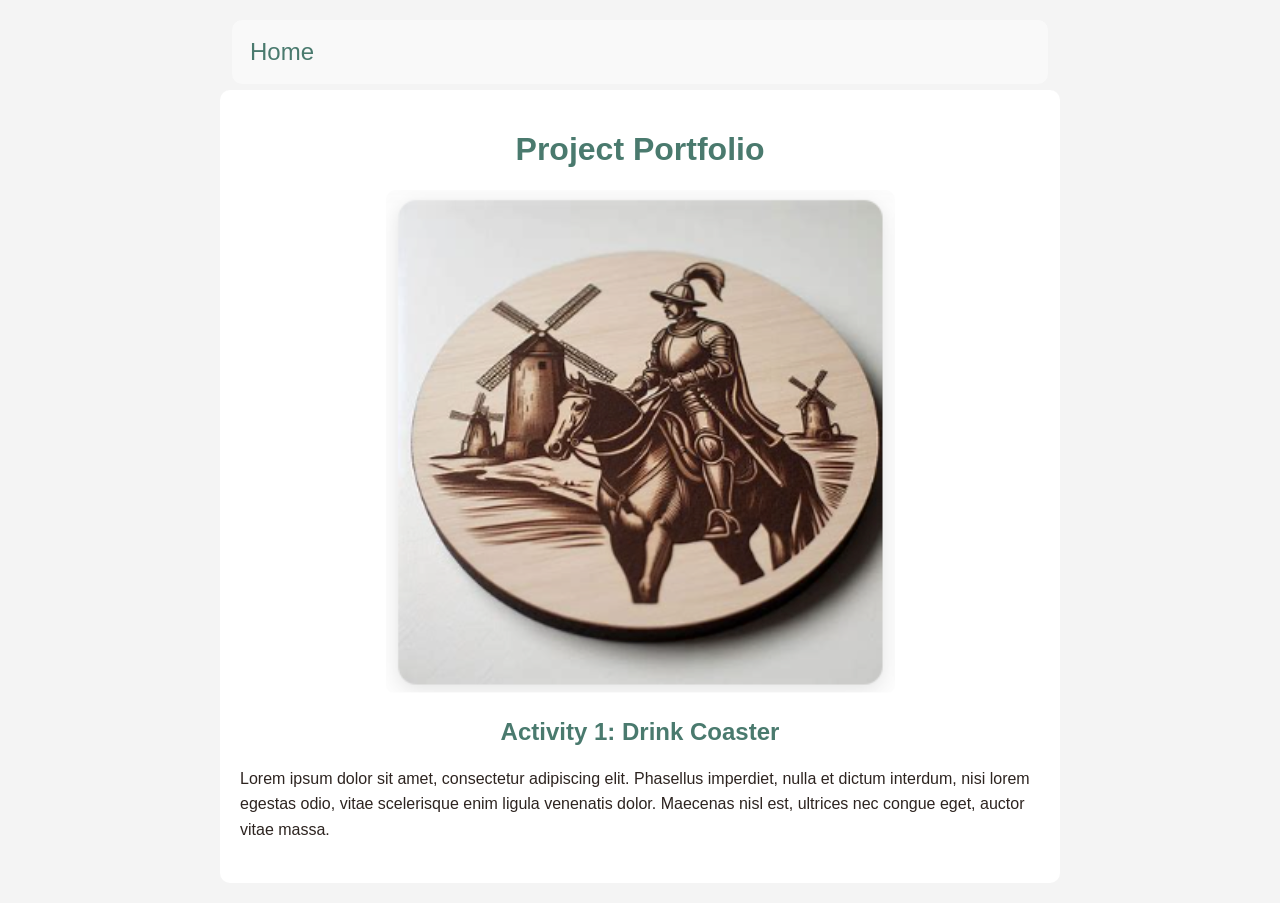
==== activity01.html @ 2fd079b7 "Initial commit" ====
<!DOCTYPE html>
<html lang="en">
<head>
    <title>Activity 1: Drink Coaster</title>
    <link rel="stylesheet" href="./project.css">
</head>
<body>

    <!-- Header and Navigation Section -->
    <header class="header">
        <nav class="navbar">
            <a href="./index.html" class="active">Home</a>
        </nav>
    </header>

    <!-- Project Information -->
    <div class="proj-container">

        <h1 class='proj-header'>Project Portfolio</h1>

        <div class="proj-img-container">
            <img src="./images/activity01.png">
        </div>

        <h2 class='proj-header'>Activity 1: Drink Coaster</h2>

        <div class="proj-desc">
            <p>Lorem ipsum dolor sit amet, consectetur adipiscing elit. Phasellus imperdiet, nulla et dictum interdum, nisi lorem egestas odio, vitae scelerisque enim ligula venenatis dolor. Maecenas nisl est, ultrices nec congue eget, auctor vitae massa.</p>
        </div>

    </div>
    <!-- End Project Information -->

</body>
</html>
---- project.css ----
@import url("./theme.css");

body {
    background-color: var(--color-bg-page);
    font-family: var(--font-body);
    margin: 20px;
}

/* **************************** */
/* Style for the header section */
/* **************************** */

.header {
    position: fixed;
    top: 20px;
    left: 50%;
    transform: translateX(-50%);
    width: 75%;
    max-width: var(--container-max);
    background: rgba(250, 250, 250, 0.9);
    z-index: 1000;
    display: flex;
    justify-content: space-between;
    align-items: center;
    padding: 8px;
    color: var(--color-primary);
    border-radius: var(--radius);
}

.header .name {
    text-align: left;
    font-size: 1.5em;
}

.header .navbar {
    display: flex;
    gap: 15px;
    font-size: 1.5em;
}

.header .navbar a {
    text-decoration: none;
    color: var(--color-primary);
    padding: 10px;
}

/* *********************************** */
/* Style for the project documentation */
/* *********************************** */

.proj-container {
    max-width: var(--container-max);
    margin: auto;
    margin-top: 90px;
    background: var(--color-bg-card);
    padding: 20px;
    border-radius: var(--radius);
}

.proj-header {
    text-align: center;
    color: var(--color-primary);
}

.proj-img-container {
    text-align: center;
    margin: 20px 0;
}

.proj-img-container img {
    max-width: 100%;
    height: auto;
    border-radius: var(--radius);
}

.proj-desc {
    margin: 20px 0;
    line-height: 1.6;
}

.proj-desc p {
    color: var(--color-text);
}

/* Optional block: a labeled code sample. Delete this block on pages   */
/* that don't involve code (e.g. a build or design activity).          */
.proj-code {
    max-width: 700px;
    margin: auto;
}

.proj-code pre:has(code), pre:has(code) {
    background-color: black;
    color: white;
    border-radius: 8px;
    padding: 4px;
}
pre code, pre code {
    white-space: pre-wrap;
    word-wrap: break-word;
}

/* Optional block: a photo gallery grid. Use for pages with several  */
/* work-in-progress or detail photos beyond the one hero image.       */
.proj-gallery {
    display: grid;
    grid-template-columns: repeat(auto-fit, minmax(150px, 1fr));
    gap: 10px;
    margin: 20px 0;
}

.proj-gallery img {
    width: 100%;
    height: 150px;
    object-fit: cover;
    border-radius: var(--radius);
}

/* Optional block: an embedded video (e.g. YouTube). The padding-top  */
/* trick keeps a 16:9 shape at any screen width — do not set a fixed  */
/* pixel height on the iframe itself.                                  */
.proj-video-container {
    position: relative;
    width: 100%;
    padding-top: 56.25%;
    margin: 20px 0;
    border-radius: var(--radius);
    overflow: hidden;
}

.proj-video-container iframe {
    position: absolute;
    top: 0;
    left: 0;
    width: 100%;
    height: 100%;
    border: 0;
}

/* ***************************** */
/* Responsive: tablet and mobile */
/* ***************************** */

@media (max-width: 600px) {
    .header {
        width: 92%;
        padding: 6px;
    }

    .header .name {
        font-size: 1.1em;
    }

    .header .navbar {
        font-size: 1.1em;
        gap: 8px;
    }

    .proj-container {
        margin-top: 80px;
        padding: 14px;
    }

    .proj-header {
        font-size: 1.3em;
    }

    .proj-gallery img {
        height: 120px;
    }
}
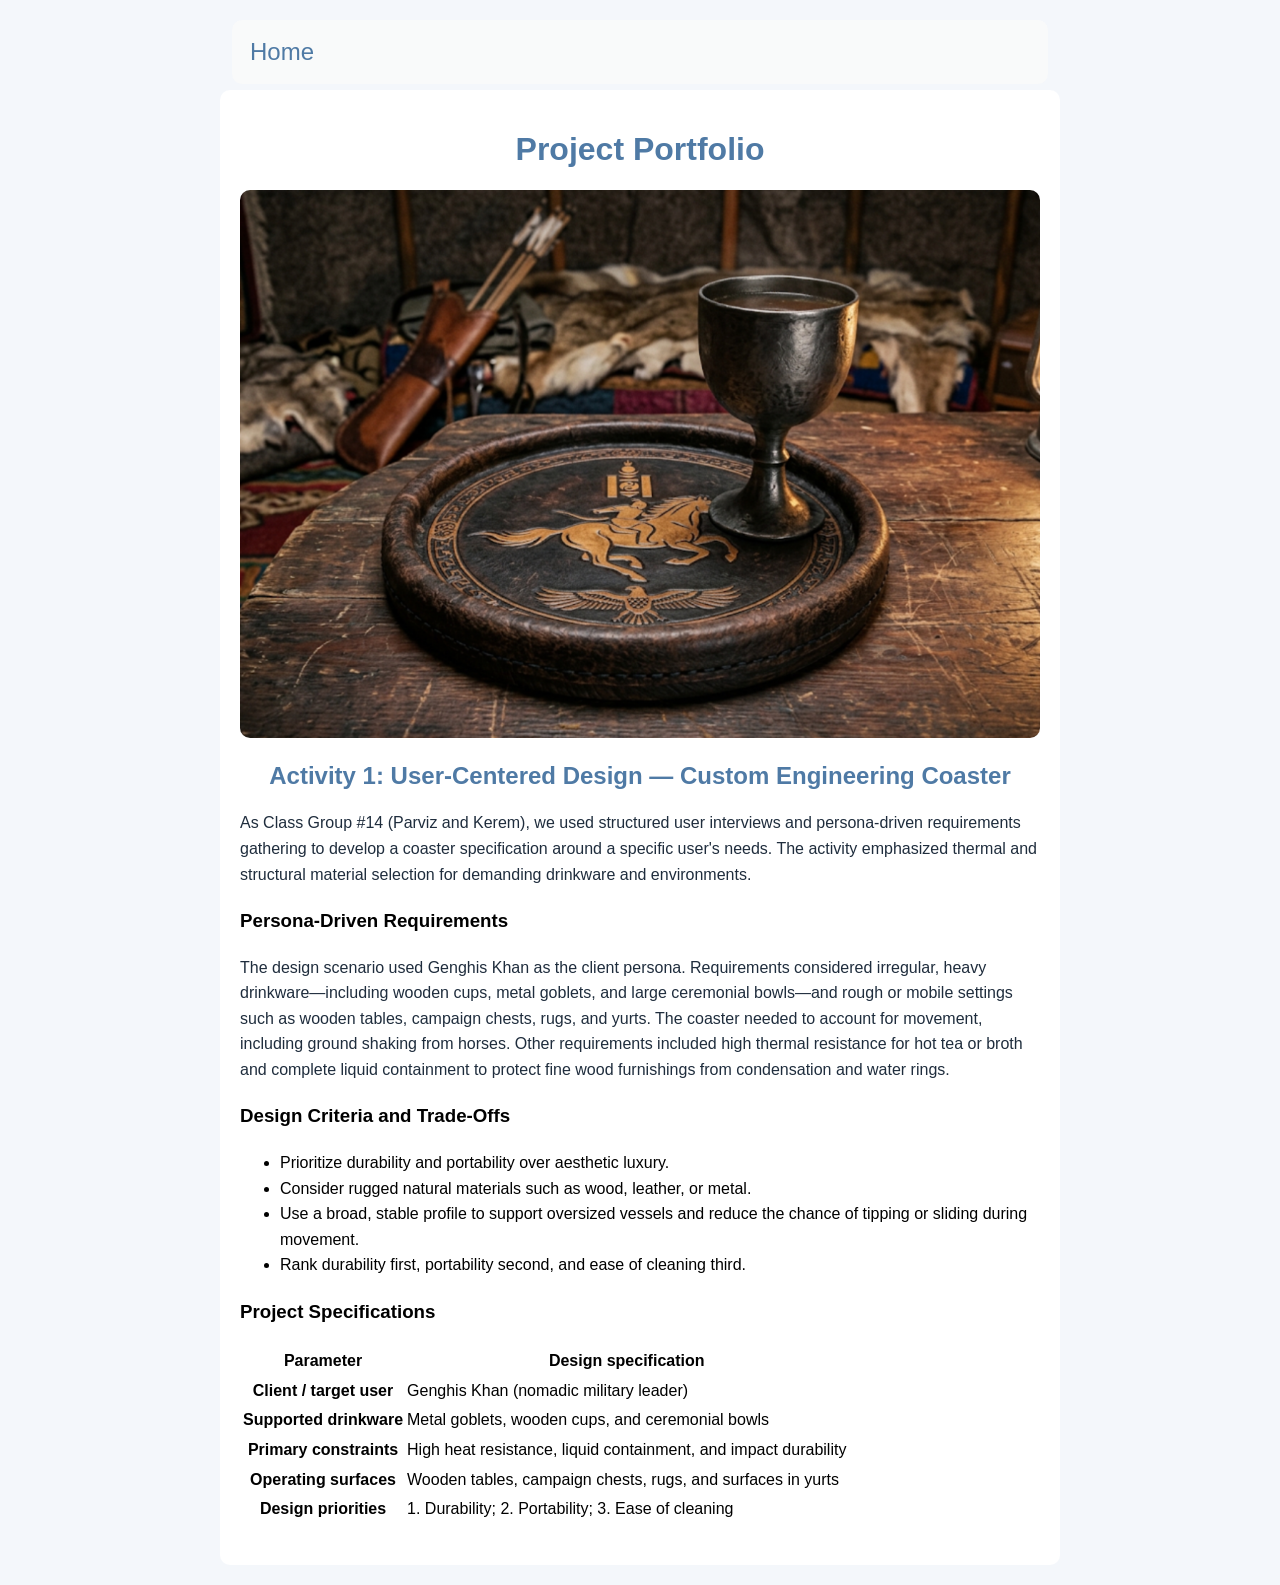
==== commit 2a948f46: "Act. 1 update" ====
--- a/activity01.html
+++ b/activity01.html
@@ -1,7 +1,7 @@
 <!DOCTYPE html>
 <html lang="en">
 <head>
-    <title>Activity 1: Drink Coaster</title>
+    <title>Activity 1: User-Centered Coaster Design</title>
     <link rel="stylesheet" href="./project.css">
 </head>
 <body>
@@ -19,13 +19,56 @@
         <h1 class='proj-header'>Project Portfolio</h1>
 
         <div class="proj-img-container">
-            <img src="./images/activity01.png">
+            <img src="./images/activity01.png" alt="Decorated round coaster holding a metal goblet on a wooden table">
         </div>
 
-        <h2 class='proj-header'>Activity 1: Drink Coaster</h2>
+        <h2 class='proj-header'>Activity 1: User-Centered Design — Custom Engineering Coaster</h2>
 
         <div class="proj-desc">
-            <p>Lorem ipsum dolor sit amet, consectetur adipiscing elit. Phasellus imperdiet, nulla et dictum interdum, nisi lorem egestas odio, vitae scelerisque enim ligula venenatis dolor. Maecenas nisl est, ultrices nec congue eget, auctor vitae massa.</p>
+            <p>As Class Group #14 (Parviz and Kerem), we used structured user interviews and persona-driven requirements gathering to develop a coaster specification around a specific user's needs. The activity emphasized thermal and structural material selection for demanding drinkware and environments.</p>
+
+            <h3>Persona-Driven Requirements</h3>
+            <p>The design scenario used Genghis Khan as the client persona. Requirements considered irregular, heavy drinkware—including wooden cups, metal goblets, and large ceremonial bowls—and rough or mobile settings such as wooden tables, campaign chests, rugs, and yurts. The coaster needed to account for movement, including ground shaking from horses. Other requirements included high thermal resistance for hot tea or broth and complete liquid containment to protect fine wood furnishings from condensation and water rings.</p>
+
+            <h3>Design Criteria and Trade-Offs</h3>
+            <ul>
+                <li>Prioritize durability and portability over aesthetic luxury.</li>
+                <li>Consider rugged natural materials such as wood, leather, or metal.</li>
+                <li>Use a broad, stable profile to support oversized vessels and reduce the chance of tipping or sliding during movement.</li>
+                <li>Rank durability first, portability second, and ease of cleaning third.</li>
+            </ul>
+
+            <h3>Project Specifications</h3>
+            <table>
+                <thead>
+                    <tr>
+                        <th scope="col">Parameter</th>
+                        <th scope="col">Design specification</th>
+                    </tr>
+                </thead>
+                <tbody>
+                    <tr>
+                        <th scope="row">Client / target user</th>
+                        <td>Genghis Khan (nomadic military leader)</td>
+                    </tr>
+                    <tr>
+                        <th scope="row">Supported drinkware</th>
+                        <td>Metal goblets, wooden cups, and ceremonial bowls</td>
+                    </tr>
+                    <tr>
+                        <th scope="row">Primary constraints</th>
+                        <td>High heat resistance, liquid containment, and impact durability</td>
+                    </tr>
+                    <tr>
+                        <th scope="row">Operating surfaces</th>
+                        <td>Wooden tables, campaign chests, rugs, and surfaces in yurts</td>
+                    </tr>
+                    <tr>
+                        <th scope="row">Design priorities</th>
+                        <td>1. Durability; 2. Portability; 3. Ease of cleaning</td>
+                    </tr>
+                </tbody>
+            </table>
         </div>
 
     </div>
--- a/project.css
+++ b/project.css
@@ -89,6 +89,11 @@
     margin: auto;
 }
 
+.proj-code summary {
+    cursor: pointer;
+    font-weight: bold;
+}
+
 .proj-code pre:has(code), pre:has(code) {
     background-color: black;
     color: white;
